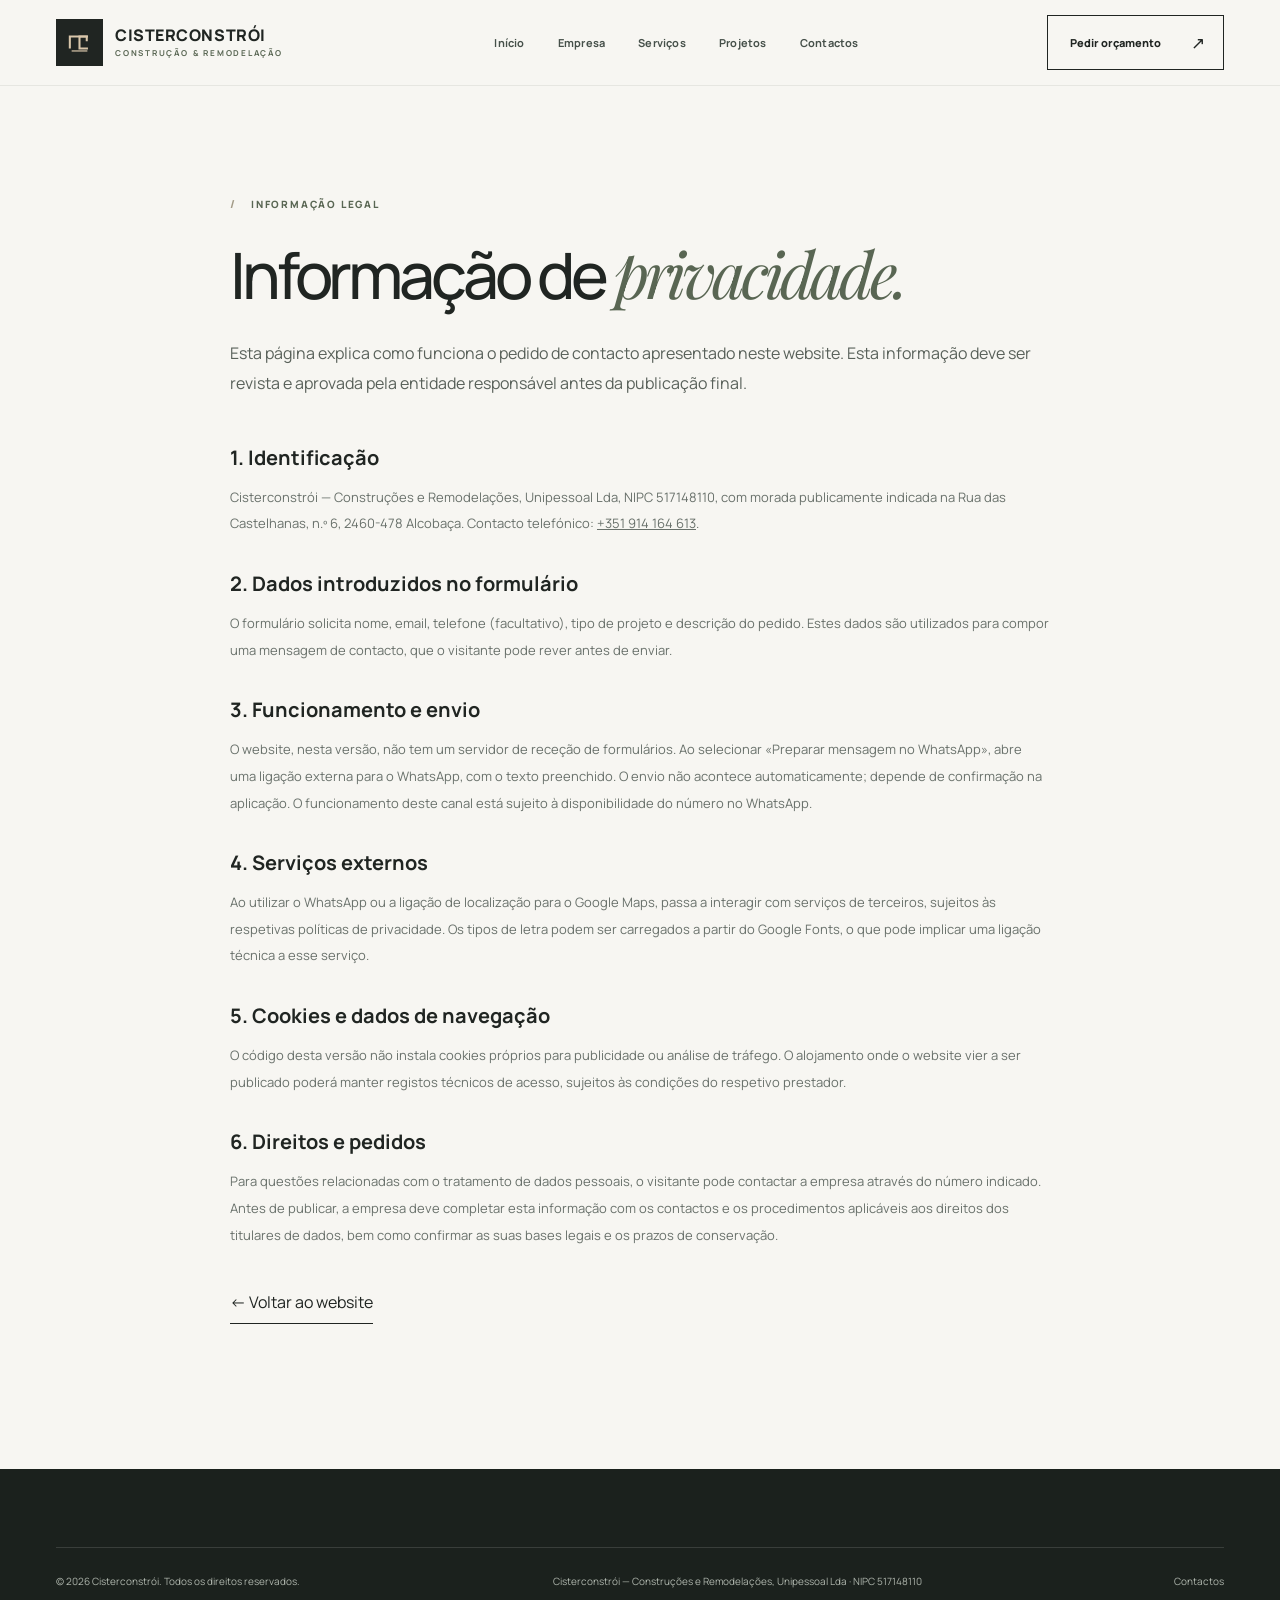
==== privacidade.html @ 89f4a825 "Adicionar privacidade.html ao website" ====
<!doctype html>
<html lang="pt-PT">
<head>
  <meta charset="UTF-8">
  <meta name="viewport" content="width=device-width, initial-scale=1">
  <meta name="theme-color" content="#202522">
  <meta name="description" content="Informação sobre privacidade do website Cisterconstrói.">
  <link rel="icon" href="assets/favicon.svg" type="image/svg+xml">
  <link rel="preconnect" href="https://fonts.googleapis.com">
  <link rel="preconnect" href="https://fonts.gstatic.com" crossorigin>
  <link href="https://fonts.googleapis.com/css2?family=Manrope:wght@400;500;600;700;800&family=Playfair+Display:ital,wght@0,400;1,400&display=swap" rel="stylesheet">
  <link rel="stylesheet" href="styles.css">
  <script defer src="script.js"></script>
  <title>Informação de Privacidade | Cisterconstrói</title>
</head>
<body>
  <a class="skip-link" href="#conteudo">Saltar para o conteúdo</a>
  <header class="site-header" id="siteHeader"><div class="container header-inner"><a href="index.html#inicio" class="brand" aria-label="Voltar à página inicial"><span class="brand-symbol" aria-hidden="true"><svg viewBox="0 0 48 48" fill="none"><path d="M8 34V14h28v8" stroke="currentColor" stroke-width="3.4"/><path d="M38 14H24v20h14" stroke="currentColor" stroke-width="3.4"/><path d="M11 38h26" stroke="currentColor" stroke-width="2"/></svg></span><span class="brand-copy"><strong>CISTERCONSTRÓI</strong><small>CONSTRUÇÃO &amp; REMODELAÇÃO</small></span></a><nav class="main-nav" id="mainNav" aria-label="Menu principal"><a href="index.html#inicio" class="nav-link">Início</a><a href="index.html#empresa" class="nav-link">Empresa</a><a href="index.html#servicos" class="nav-link">Serviços</a><a href="index.html#projetos" class="nav-link">Projetos</a><a href="index.html#contactos" class="nav-link">Contactos</a></nav><a class="header-cta" href="index.html#contactos">Pedir orçamento <span aria-hidden="true">↗</span></a><button type="button" class="menu-toggle" id="menuToggle" aria-expanded="false" aria-controls="mainNav" aria-label="Abrir menu"><span></span><span></span></button></div></header>
  <main class="privacy-main" id="conteudo"><div class="container privacy-wrap"><div class="section-eyebrow"><span class="section-number">/</span> INFORMAÇÃO LEGAL</div><h1>Informação de <em style="font-family:'Playfair Display',Georgia,serif;color:#596653;font-weight:400">privacidade.</em></h1><p class="privacy-intro">Esta página explica como funciona o pedido de contacto apresentado neste website. Esta informação deve ser revista e aprovada pela entidade responsável antes da publicação final.</p>
    <h2>1. Identificação</h2><p>Cisterconstrói — Construções e Remodelações, Unipessoal Lda, NIPC 517148110, com morada publicamente indicada na Rua das Castelhanas, n.º 6, 2460-478 Alcobaça. Contacto telefónico: <a href="tel:+351914164613">+351 914 164 613</a>.</p>
    <h2>2. Dados introduzidos no formulário</h2><p>O formulário solicita nome, email, telefone (facultativo), tipo de projeto e descrição do pedido. Estes dados são utilizados para compor uma mensagem de contacto, que o visitante pode rever antes de enviar.</p>
    <h2>3. Funcionamento e envio</h2><p>O website, nesta versão, não tem um servidor de receção de formulários. Ao selecionar «Preparar mensagem no WhatsApp», abre uma ligação externa para o WhatsApp, com o texto preenchido. O envio não acontece automaticamente; depende de confirmação na aplicação. O funcionamento deste canal está sujeito à disponibilidade do número no WhatsApp.</p>
    <h2>4. Serviços externos</h2><p>Ao utilizar o WhatsApp ou a ligação de localização para o Google Maps, passa a interagir com serviços de terceiros, sujeitos às respetivas políticas de privacidade. Os tipos de letra podem ser carregados a partir do Google Fonts, o que pode implicar uma ligação técnica a esse serviço.</p>
    <h2>5. Cookies e dados de navegação</h2><p>O código desta versão não instala cookies próprios para publicidade ou análise de tráfego. O alojamento onde o website vier a ser publicado poderá manter registos técnicos de acesso, sujeitos às condições do respetivo prestador.</p>
    <h2>6. Direitos e pedidos</h2><p>Para questões relacionadas com o tratamento de dados pessoais, o visitante pode contactar a empresa através do número indicado. Antes de publicar, a empresa deve completar esta informação com os contactos e os procedimentos aplicáveis aos direitos dos titulares de dados, bem como confirmar as suas bases legais e os prazos de conservação.</p>
    <a class="back-link" href="index.html#inicio">← Voltar ao website</a>
  </div></main>
  <footer class="site-footer"><div class="container"><div class="footer-bottom"><span>© <span id="footerYear">2026</span> Cisterconstrói. Todos os direitos reservados.</span><span>Cisterconstrói — Construções e Remodelações, Unipessoal Lda · NIPC 517148110</span><a href="index.html#contactos">Contactos</a></div></div></footer>
</body>
</html>
---- styles.css ----
:root{--ink:#202522;--ink-2:#333a35;--paper:#f7f6f2;--paper-dark:#eeeee8;--sand:#d8c6aa;--sand-light:#e9decc;--olive:#596653;--muted:#777b74;--line:#dbdcd5;--white:#fff;--font-sans:'Manrope',Arial,sans-serif;--font-serif:'Playfair Display',Georgia,serif;--container:1280px}
*,*::before,*::after{box-sizing:border-box}
html{scroll-behavior:smooth;scroll-padding-top:85px}
body{margin:0;color:var(--ink);background:var(--paper);font-family:var(--font-sans);-webkit-font-smoothing:antialiased}
body.menu-open{overflow:hidden}
img{display:block;max-width:100%}
button,input,textarea,select{font:inherit}
button{cursor:pointer}
a{color:inherit;text-decoration:none}
svg{display:block}
::selection{background:var(--sand);color:var(--ink)}
.container{width:min(calc(100% - 112px),var(--container));margin:0 auto}
.skip-link{position:fixed;z-index:300;top:-100px;left:20px;background:var(--white);padding:12px 20px}.skip-link:focus{top:20px}
:focus-visible{outline:3px solid #a2a866;outline-offset:4px}
.scroll-progress{position:fixed;top:0;left:0;height:3px;width:0;z-index:110;background:var(--sand);transition:width .08s linear}
.site-header{position:relative;z-index:80;height:86px;background:var(--paper);border-bottom:1px solid rgba(32,37,34,.08);transition:background .3s,box-shadow .3s}
.site-header.is-scrolled{position:sticky;top:0;height:76px;background:rgba(247,246,242,.97);backdrop-filter:blur(12px);box-shadow:0 6px 24px rgba(0,0,0,.04)}
.header-inner{height:100%;display:flex;align-items:center;justify-content:space-between;gap:38px}
.brand{display:inline-flex;align-items:center;gap:12px;min-width:250px}.brand-symbol{width:47px;height:47px;display:flex;align-items:center;justify-content:center;background:var(--ink);color:var(--sand);padding:9px}.brand-symbol svg{width:100%;height:100%}
.brand-copy{display:flex;flex-direction:column;gap:4px;white-space:nowrap}.brand-copy strong{font-weight:800;font-size:16px;letter-spacing:.035em;line-height:1}.brand-copy small{font-size:8.1px;letter-spacing:.22em;font-weight:700;color:var(--olive)}
.main-nav{display:flex;align-items:center;gap:33px}.nav-link{font-size:11px;font-weight:700;color:#46504a;letter-spacing:.02em;transition:color .2s}.nav-link:hover,.nav-link.active{color:#9b855f}
.header-cta{display:inline-flex;align-items:center;gap:30px;white-space:nowrap;padding:15px 18px 15px 22px;border:1px solid var(--ink);font-size:11px;font-weight:800;transition:background .25s,color .25s}.header-cta:hover{background:var(--ink);color:var(--paper)}.header-cta span{font-size:17px;font-weight:400}
.mobile-nav-cta,.menu-toggle{display:none}
.hero{min-height:680px;height:calc(100svh - 86px);max-height:870px;position:relative;isolation:isolate;color:var(--white);overflow:hidden;background:#1e2523}.hero-background{position:absolute;inset:0;z-index:-1}.hero-background img{height:100%;width:100%;object-fit:cover;object-position:center 55%;animation:heroScale 1.5s ease-out both}.hero-background::after{content:"";position:absolute;inset:0;background:linear-gradient(90deg,rgba(16,22,20,.94) 0%,rgba(16,22,20,.87) 26%,rgba(16,22,20,.56) 57%,rgba(16,22,20,.18) 100%),linear-gradient(0deg,rgba(16,22,20,.5),transparent 28%)}
@keyframes heroScale{from{transform:scale(1.065);filter:brightness(.8)}to{transform:scale(1);filter:brightness(1)}}
.hero-content{position:relative;padding-top:clamp(105px,13vh,157px)}.hero-eyebrow{display:flex;align-items:center;gap:14px;color:#e3dacd;letter-spacing:.22em;font-weight:700;font-size:10px}.tiny-line{width:28px;height:1px;background:var(--sand)}.eyebrow-place{opacity:.6}
.hero h1{font-family:var(--font-sans);font-weight:500;font-size:clamp(62px,7.2vw,118px);line-height:1.025;letter-spacing:-.076em;margin:35px 0 29px;max-width:900px}.hero h1 em{font-family:var(--font-serif);font-weight:400;letter-spacing:-.065em;color:var(--sand);font-size:.96em}
.hero-description{max-width:455px;font-size:14px;line-height:1.95;color:#eeeae2;font-weight:400}.hero-actions{display:flex;align-items:center;gap:34px;margin-top:31px}.btn{display:inline-flex;align-items:center;justify-content:space-between;gap:50px;padding:17px 19px 17px 24px;min-height:57px;font-size:11px;letter-spacing:.02em;font-weight:800;border:1px solid transparent;transition:transform .25s,background .25s,color .25s}.btn:hover{transform:translateY(-3px)}.btn-sand{background:var(--sand);color:var(--ink)}.btn-sand:hover{background:#e8d8c1}.btn-dark{background:var(--ink);color:var(--white)}.btn-dark:hover{background:var(--olive)}.btn-arrow{font-size:20px;font-weight:400;line-height:1}
.text-link{display:inline-flex;align-items:center;gap:24px;padding:11px 0;font-size:11px;font-weight:700;border-bottom:1px solid currentColor;transition:gap .25s,color .25s}.text-link:hover{gap:34px}.text-link-light{color:var(--white)}.text-link-light:hover{color:var(--sand)}.text-link span{font-size:16px}
.hero-bottom{position:absolute;bottom:32px;left:0;right:0;display:flex;justify-content:space-between;align-items:flex-end}.hero-index{display:flex;align-items:center;gap:20px;color:#fff;font-size:10px;line-height:1.65;letter-spacing:.055em}.hero-index-number{font-family:var(--font-serif);font-size:35px;font-style:italic;color:var(--sand)}.hero-index-separator{width:37px;height:1px;background:rgba(255,255,255,.5)}.scroll-cue{display:flex;align-items:center;gap:17px;font-size:9px;font-weight:800;letter-spacing:.2em}.scroll-cue-line{height:1px;width:53px;background:rgba(255,255,255,.7)}.scroll-cue>span:last-child{font-size:24px;font-weight:400}
.hero-side-label{position:absolute;right:24px;top:50%;transform:translateY(-50%);writing-mode:vertical-rl;font-size:9px;letter-spacing:.27em;opacity:.7}
.service-ribbon{background:var(--ink);color:#e3ded4;border-top:1px solid rgba(255,255,255,.14)}.service-ribbon-inner{min-height:96px;display:flex;justify-content:space-between;align-items:center;gap:24px}.service-ribbon span{font-size:10px;letter-spacing:.22em;font-weight:700;white-space:nowrap}.service-ribbon i{width:4px;height:4px;transform:rotate(45deg);background:var(--sand);opacity:.9}
.section{padding:136px 0}.section-eyebrow{font-size:10px;font-weight:800;letter-spacing:.18em;color:var(--olive);display:flex;align-items:center;gap:16px}.section-number{font-size:11px;color:#a39b88;letter-spacing:0}.display-title{font-weight:500;font-size:clamp(43px,4.8vw,74px);line-height:1.18;letter-spacing:-.067em;margin:26px 0 0}.display-title em{font-family:var(--font-serif);font-weight:400;color:var(--olive);letter-spacing:-.05em}
.about-layout{display:grid;grid-template-columns:minmax(0,1.07fr) minmax(0,.93fr);gap:clamp(50px,8vw,145px);align-items:center}.about-copy{padding:30px 0}.about-copy .display-title{max-width:680px}.intro-copy{font-size:19px;line-height:1.7;max-width:510px;margin:40px 0 21px;font-weight:600;letter-spacing:-.02em}.body-copy{font-size:13px;line-height:2.1;color:#777c76;max-width:505px;margin:0}.inline-arrow-link{margin-top:30px;display:inline-flex;align-items:center;gap:30px;padding-bottom:11px;border-bottom:1px solid var(--ink);font-size:11px;font-weight:800;transition:gap .25s}.inline-arrow-link:hover{gap:40px}.inline-arrow-link span{font-size:18px;font-weight:400}.about-visual{position:relative;padding:0 0 34px 29px}.about-photo{margin:0;overflow:hidden;height:680px;background:#d5d2cb}.about-photo img{height:100%;width:100%;object-fit:cover;object-position:55% 60%}.about-visual-badge{position:absolute;left:-30px;bottom:86px;background:var(--sand);display:flex;align-items:center;gap:18px;padding:25px 30px;color:var(--ink);min-width:242px;font-size:11px;line-height:1.6;font-weight:700}.badge-mark{font-size:55px;font-weight:800;letter-spacing:-.1em;line-height:1}.badge-mark span{color:var(--olive)}.image-corner-label{position:absolute;bottom:0;right:0;font-size:9px;font-weight:800;letter-spacing:.16em;color:#888a82}
.services-section{background:#efeee9}.section-header{display:flex;justify-content:space-between;align-items:end;gap:40px;margin-bottom:53px}.section-description{font-size:13px;line-height:1.95;color:#797e78;max-width:355px;margin:0 0 5px}.services-grid{display:grid;grid-template-columns:repeat(3,minmax(0,1fr));gap:19px}.service-card{background:#faf9f5;transition:transform .3s,box-shadow .3s;overflow:hidden}.service-card:hover{transform:translateY(-6px);box-shadow:0 15px 35px rgba(32,37,34,.07)}.service-image{height:234px;position:relative;overflow:hidden;background:#c6c6bc}.service-image img{width:100%;height:100%;object-fit:cover;transition:transform .65s}.service-card:hover .service-image img{transform:scale(1.045)}.service-image>span{position:absolute;top:17px;left:17px;font-size:10px;font-weight:800;display:flex;align-items:center;justify-content:center;width:35px;height:35px;background:rgba(247,246,242,.9)}.service-info{min-height:175px;padding:24px 29px 30px;position:relative}.service-info h3{font-size:16px;letter-spacing:-.045em;font-weight:700;margin:0 30px 10px 0}.service-info p{color:#7c817a;font-size:11.5px;line-height:1.85;margin:0 20px 0 0}.service-decoration{font-size:21px;position:absolute;right:24px;top:19px;color:#a5aa9b}
.portfolio-section{background:var(--paper)}.portfolio-header{margin-bottom:38px}.portfolio-right{align-self:end;max-width:445px}.portfolio-right .section-description{margin:0 0 30px;max-width:430px}.filter-row{display:flex;align-items:center;flex-wrap:wrap;gap:7px}.filter-btn{border:1px solid #dcdcd5;background:transparent;padding:11px 17px;color:#6b726d;font-size:10px;font-weight:800;transition:background .2s,color .2s,border-color .2s}.filter-btn:hover{border-color:var(--olive);color:var(--ink)}.filter-btn.is-active{background:var(--ink);color:var(--white);border-color:var(--ink)}
.portfolio-grid{display:grid;grid-template-columns:repeat(12,minmax(0,1fr));gap:16px}.project-card{position:relative;border:0;padding:0;color:var(--white);min-height:350px;display:block;text-align:left;overflow:hidden;background:#c5c5bd}.project-card[hidden]{display:none!important}.project-card.span-8{grid-column:span 8}.project-card.span-6{grid-column:span 6}.project-card.span-4{grid-column:span 4}.project-card.image-tall{height:505px}.project-card.image-medium{height:390px}.project-card img{position:absolute;inset:0;width:100%;height:100%;object-fit:cover;transition:transform .8s cubic-bezier(.2,.65,.25,1),filter .45s}.project-card:nth-child(1) img{object-position:center 52%}.project-card:nth-child(7) img{object-position:center 65%}.project-card:hover img,.project-card:focus-visible img{transform:scale(1.065)}.project-card::after{content:"";position:absolute;inset:0;background:linear-gradient(180deg,transparent 32%,rgba(8,16,13,.1) 52%,rgba(7,17,12,.76) 100%);transition:background .3s}.project-overlay{position:absolute;z-index:1;bottom:0;left:0;width:100%;display:flex;flex-direction:column;gap:12px;padding:32px}.project-label{font-size:9px;letter-spacing:.22em;color:var(--sand);font-weight:800}.project-title{font-size:20px;line-height:1.25;letter-spacing:-.04em;font-weight:600;display:flex;align-items:center;justify-content:space-between;gap:10px}.project-title>span{font-size:27px;font-weight:400;transition:transform .25s}.project-card:hover .project-title>span{transform:translate(4px,-4px)}.gallery-note{font-size:11px;line-height:1.75;color:#7d8178;margin:25px 0 0;max-width:770px}
.statement-section{background:var(--ink);color:var(--white);padding:98px 0 106px;position:relative;overflow:hidden}.statement-section::before{content:"";position:absolute;right:-185px;top:-230px;width:630px;height:630px;border:1px solid rgba(216,198,170,.1);border-radius:50%;box-shadow:0 0 0 115px rgba(216,198,170,.026),0 0 0 230px rgba(216,198,170,.024)}.statement-top{display:flex;justify-content:space-between;align-items:center}.statement-top .section-eyebrow{color:var(--sand)}.statement-spark{font-size:50px;color:var(--sand);font-weight:400}.statement-title{font-size:clamp(48px,6.5vw,103px);font-weight:500;letter-spacing:-.076em;line-height:1.18;margin:44px 0 65px;position:relative}.statement-title em{font-family:var(--font-serif);font-weight:400;color:var(--sand);letter-spacing:-.065em}.statement-bottom{display:flex;align-items:end;justify-content:space-between;gap:30px}.statement-bottom p{max-width:410px;font-size:13px;line-height:1.9;color:#c6c9c0;margin:0}
.process-section{background:var(--paper)}.process-header{margin-bottom:70px}.process-grid{display:grid;grid-template-columns:repeat(4,minmax(0,1fr));gap:22px}.process-card{padding:25px 5px 0;border-top:1px solid #c9cdc4}.process-nr{display:flex;align-items:center;justify-content:space-between;font-family:var(--font-serif);font-size:62px;line-height:1;color:var(--olive);font-style:italic;margin-bottom:54px;letter-spacing:-.06em}.process-nr span{font:400 21px var(--font-sans);color:#a4a7a0}.process-card h3{font-size:16px;margin:0 0 12px;letter-spacing:-.04em}.process-card p{font-size:12px;color:#7b827c;line-height:1.9;margin:0;max-width:245px}
.cta-section{position:relative;min-height:565px;display:flex;align-items:center;isolation:isolate;background:#454e48;color:var(--white);overflow:hidden}.cta-background{position:absolute;inset:0;z-index:-1}.cta-background img{width:100%;height:100%;object-fit:cover;object-position:center 60%}.cta-background::after{content:"";position:absolute;inset:0;background:linear-gradient(90deg,rgba(19,27,23,.89),rgba(19,27,23,.68) 48%,rgba(19,27,23,.14)),linear-gradient(0deg,rgba(19,27,23,.19),transparent)}.cta-content{padding:95px 0}.cta-content .section-eyebrow{color:var(--sand);font-size:10px}.cta-content h2{font-size:clamp(48px,6vw,86px);font-weight:500;letter-spacing:-.072em;line-height:1.16;margin:27px 0 21px}.cta-content h2 em{font-family:var(--font-serif);color:var(--sand);font-weight:400;letter-spacing:-.05em}.cta-content p{max-width:390px;color:#e9e9e3;font-size:13px;line-height:1.9;margin:0 0 28px}
.contacts-section{background:#efeee9}.contact-layout{display:grid;grid-template-columns:.88fr 1.12fr;gap:clamp(50px,7vw,120px)}.contact-copy{padding-top:39px}.contact-copy .display-title{margin-bottom:30px}.contact-copy .body-copy{max-width:370px}.contact-info{margin-top:76px}.contact-info-item{border-top:1px solid #cdd0c8;padding:22px 0 24px}.contact-info-item>span{display:block;font-size:9px;color:var(--olive);font-weight:800;letter-spacing:.19em;margin-bottom:15px}.contact-info-item>a{font-size:17px;line-height:1.65;letter-spacing:-.03em;font-weight:700;transition:color .2s}.contact-info-item>a:hover{color:var(--olive)}.contact-info-item>a span{font-weight:400;font-size:17px}.contact-info-item p{font-size:12px;color:#687168;margin:0;line-height:1.7}
.contact-panel{background:#faf9f5;padding:51px 48px 40px;box-shadow:0 19px 55px rgba(24,30,25,.035)}.contact-panel-head{position:relative}.contact-panel-icon{position:absolute;right:0;top:-4px;font-size:32px;color:var(--olive)}.contact-panel h3{font-size:25px;letter-spacing:-.06em;font-weight:600;margin:0 0 10px}.contact-panel-head p{font-size:12px;color:#767d73;line-height:1.7;margin:0 0 32px}.form-two{display:grid;grid-template-columns:1fr 1fr;gap:20px}.form-field{display:flex;flex-direction:column;margin-bottom:24px}.form-field label{font-size:11px;font-weight:800;margin-bottom:12px}.form-field label span{color:#ad8d62}.form-field input,.form-field textarea,.form-field select{width:100%;background:transparent;color:var(--ink);border:0;border-bottom:1px solid #bfc5bc;padding:10px 1px 14px;outline:0;border-radius:0;font-size:12px;line-height:1.5;transition:border-color .25s}.form-field input:focus,.form-field textarea:focus,.form-field select:focus{border-color:var(--olive);border-bottom-width:2px}.form-field input::placeholder,.form-field textarea::placeholder{color:#9a9e98}.form-field textarea{resize:vertical;min-height:100px}.form-field select{appearance:none;background-image:url("data:image/svg+xml,%3Csvg xmlns='http://www.w3.org/2000/svg' width='14' height='14' viewBox='0 0 24 24' fill='none' stroke='%23596653' stroke-width='2'%3E%3Cpath d='m6 9 6 6 6-6'/%3E%3C/svg%3E");background-repeat:no-repeat;background-position:right 5px center;padding-right:21px}.form-field select:invalid{color:#9a9e98}.consent{display:flex;gap:11px;align-items:flex-start;margin-top:5px;line-height:1.8;color:#7e837b;font-size:10px;cursor:pointer}.consent input{accent-color:var(--olive);width:16px;height:16px;flex:0 0 auto;margin:2px 0 0}.consent a{text-decoration:underline;color:var(--ink)}.contact-submit{width:100%;margin-top:25px;min-height:60px}.form-caption{font-size:10px;color:#858a80;line-height:1.9;margin:16px 0 0}.form-caption a{text-decoration:underline;color:var(--ink)}.form-status{font-size:11px;line-height:1.7;margin-top:13px;color:var(--olive)}.form-status:empty{display:none}.form-status.is-error{color:#a7442e}
.site-footer{background:#1b211d;color:#fff;padding:78px 0 28px}.footer-top{display:grid;grid-template-columns:1.4fr .75fr 1fr;gap:50px;padding-bottom:86px}.footer-brand{font-size:26px;font-weight:800;letter-spacing:-.055em}.footer-brand span{color:var(--sand)}.footer-top p{font-size:12px;line-height:1.9;color:#afb6ad;margin:17px 0 0}.footer-nav{display:grid;grid-template-columns:1fr 1fr;align-content:start;gap:20px;font-size:11px;font-weight:700;color:#dfe0d9}.footer-nav a:hover,.footer-bottom a:hover{color:var(--sand)}.footer-contact>span{display:block;color:var(--sand);font-size:9px;font-weight:800;letter-spacing:.17em;margin-bottom:21px}.footer-contact a{font-size:19px;font-weight:600;letter-spacing:-.035em}.footer-bottom{padding-top:25px;border-top:1px solid rgba(255,255,255,.13);display:flex;align-items:center;justify-content:space-between;gap:15px;flex-wrap:wrap;font-size:10px;color:#afb6ad;line-height:1.6}.footer-bottom a{transition:color .2s}.back-top{color:var(--sand)}
.gallery-dialog{border:0;padding:0;width:min(calc(100vw - 60px),1050px);max-height:min(94svh,950px);color:var(--ink);background:var(--paper);box-shadow:0 35px 95px rgba(0,0,0,.45);overflow:auto}.gallery-dialog::backdrop{background:rgba(8,14,10,.9);backdrop-filter:blur(6px)}.dialog-media{height:min(71svh,680px);min-height:300px;position:relative;background:#1b211d;display:flex;justify-content:center;align-items:center}.dialog-media img{width:100%;height:100%;object-fit:contain}.dialog-close{position:absolute;top:19px;right:19px;width:46px;height:46px;background:var(--paper);color:var(--ink);border:0;border-radius:50%;font-size:29px;font-weight:300}.dialog-nav{position:absolute;bottom:20px;width:47px;height:47px;border:0;background:rgba(247,246,242,.93);color:var(--ink);font-size:21px}.dialog-prev{left:20px}.dialog-next{right:20px}.dialog-close:hover,.dialog-nav:hover{background:var(--sand)}.dialog-caption{display:flex;align-items:center;justify-content:space-between;gap:30px;padding:24px 32px 28px}.dialog-caption h2{font-size:20px;letter-spacing:-.03em;margin:6px 0}.dialog-caption p{margin:0;color:#767c74;font-size:12px}.dialog-caption #dialogCount,.dialog-hint{color:var(--olive);letter-spacing:.15em;font-size:10px;font-weight:800}
.reveal{opacity:0;transform:translateY(25px);transition:opacity .75s cubic-bezier(.15,.5,.3,1),transform .75s cubic-bezier(.15,.5,.3,1)}.reveal.visible{opacity:1;transform:translateY(0)}.hero .reveal{transition-delay:.1s}.hero h1.reveal{transition-delay:.17s}.hero .hero-description.reveal{transition-delay:.25s}.hero .hero-actions.reveal{transition-delay:.35s}
/* Dedicated privacy page */
.privacy-main{min-height:75svh;padding:110px 0 145px}.privacy-wrap{max-width:820px}.privacy-wrap h1{font-size:clamp(42px,5vw,68px);font-weight:500;letter-spacing:-.065em;line-height:1.17;margin:25px 0}.privacy-wrap .privacy-intro{font-size:16px;line-height:1.9;color:#59615a;margin:0 0 45px}.privacy-wrap h2{font-size:20px;font-weight:700;margin:33px 0 10px}.privacy-wrap p,.privacy-wrap li{font-size:13px;line-height:2.05;color:#69716b}.privacy-wrap a{text-decoration:underline}.privacy-wrap .back-link{text-decoration:none;display:inline-block;border-bottom:1px solid var(--ink);padding-bottom:10px;margin-top:30px;color:var(--ink)}
@media (max-width:1200px){.container{width:min(calc(100% - 72px),var(--container))}.header-inner{gap:20px}.main-nav{gap:19px}.brand{min-width:auto}.header-cta{gap:15px}.about-layout{gap:65px}.about-photo{height:610px}.service-info{padding:22px}.service-image{height:210px}}
@media (max-width:970px){.site-header{height:76px}.site-header.is-scrolled{height:74px}.container{width:min(calc(100% - 56px),var(--container))}.header-cta{margin-left:auto}.menu-toggle{display:flex;flex-direction:column;justify-content:center;gap:7px;width:40px;height:40px;border:0;background:transparent;z-index:85;padding:8px}.menu-toggle span{display:block;width:24px;height:2px;background:var(--ink);transition:transform .25s}.menu-toggle[aria-expanded="true"] span:first-child{transform:translateY(4.5px) rotate(45deg)}.menu-toggle[aria-expanded="true"] span:last-child{transform:translateY(-4.5px) rotate(-45deg)}.main-nav{display:flex;position:fixed;inset:76px 0 0;background:var(--paper);z-index:75;flex-direction:column;align-items:stretch;justify-content:flex-start;padding:42px 7vw;gap:0;visibility:hidden;opacity:0;pointer-events:none;transform:translateY(-10px);transition:opacity .25s,transform .25s,visibility .25s}.site-header.is-scrolled .main-nav{top:74px}.main-nav.is-open{opacity:1;visibility:visible;pointer-events:auto;transform:none}.main-nav .nav-link{font-size:23px;letter-spacing:-.04em;padding:18px 0;border-bottom:1px solid var(--line)}.mobile-nav-cta{display:flex;align-items:center;justify-content:space-between;background:var(--ink);color:var(--white);margin-top:35px;padding:20px 23px;font-size:13px;font-weight:700}.hero{height:710px;min-height:660px}.hero h1{font-size:clamp(66px,8vw,93px)}.hero-content{padding-top:126px}.hero-side-label{display:none}.about-layout{grid-template-columns:1fr 1fr;gap:40px}.about-photo{height:565px}.about-visual-badge{left:-15px;min-width:180px;padding:18px}.badge-mark{font-size:46px}.services-grid{grid-template-columns:repeat(2,1fr)}.portfolio-grid{gap:12px}.project-card.image-tall{height:440px}.project-card{min-height:305px}.project-card.image-medium{height:340px}.project-overlay{padding:23px}.project-title{font-size:17px}.process-grid{gap:15px}.contact-layout{gap:40px}.contact-panel{padding:35px 29px}}
@media (max-width:720px){html{scroll-padding-top:72px}.container{width:min(calc(100% - 40px),var(--container))}.brand-symbol{width:41px;height:41px}.brand-copy strong{font-size:13px}.brand-copy small{font-size:6.8px}.header-cta{display:none}.hero{height:710px;min-height:620px}.hero-background img{object-position:56% center}.hero-background::after{background:linear-gradient(90deg,rgba(16,22,20,.92),rgba(16,22,20,.65) 75%,rgba(16,22,20,.3)),linear-gradient(0deg,rgba(16,22,20,.6),transparent 35%)}.hero-content{padding-top:122px}.hero-eyebrow{font-size:9px;letter-spacing:.14em;gap:9px}.eyebrow-place{display:none}.hero h1{font-size:clamp(53px,10vw,77px);line-height:1.1;margin:29px 0}.hero-description{font-size:12.5px;line-height:1.9;max-width:335px}.hero-actions{gap:23px;align-items:flex-start;flex-direction:column;margin-top:25px}.hero-bottom{bottom:24px}.hero-index{font-size:9px;gap:12px}.hero-index-number{font-size:26px}.hero-index-separator{width:20px}.scroll-cue>span:first-child,.scroll-cue-line{display:none}.service-ribbon-inner{justify-content:center;flex-wrap:wrap;column-gap:14px;row-gap:8px;padding:25px 0;min-height:85px}.service-ribbon span{font-size:9px;letter-spacing:.11em}.service-ribbon i{width:3px;height:3px}.section{padding:86px 0}.section-eyebrow{font-size:9px}.display-title{font-size:clamp(41px,9vw,64px)}.about-layout{grid-template-columns:1fr;gap:40px}.about-copy{padding:0}.intro-copy{font-size:16px;margin-top:25px}.body-copy{font-size:12px}.about-visual{padding-left:21px}.about-photo{height:530px}.about-visual-badge{bottom:79px}.section-header{display:block;margin-bottom:38px}.section-description{margin:22px 0 0;font-size:12.5px}.services-grid{gap:12px}.service-image{height:190px}.service-info{min-height:185px;padding:21px 18px}.service-info h3{font-size:14px}.service-info p{font-size:11px}.service-decoration{right:14px;top:16px}.portfolio-right .section-description{margin:21px 0}.filter-row{gap:5px}.filter-btn{padding:10px 12px;font-size:9px}.portfolio-grid{grid-template-columns:repeat(2,minmax(0,1fr));gap:10px}.project-card,.project-card.span-4,.project-card.span-6,.project-card.span-8{grid-column:span 1;min-height:260px;height:290px}.project-card:first-child{grid-column:span 2;height:390px}.project-card:nth-child(6){grid-column:span 2;height:290px}.project-overlay{padding:17px}.project-title{font-size:14px}.project-label{font-size:8px}.project-title>span{font-size:20px}.gallery-note{font-size:10px}.statement-section{padding:70px 0 80px}.statement-title{font-size:clamp(41px,8vw,70px);margin:35px 0 45px}.statement-bottom{display:block}.statement-bottom p{font-size:12px;margin-bottom:25px}.process-grid{grid-template-columns:repeat(2,1fr);row-gap:40px}.process-header{margin-bottom:40px}.process-nr{font-size:51px;margin-bottom:36px}.process-card h3{font-size:14px}.process-card p{font-size:11px}.cta-section{min-height:490px}.cta-content{padding:70px 0}.cta-content h2{font-size:clamp(44px,9vw,66px)}.contact-layout{grid-template-columns:1fr;gap:45px}.contact-copy{padding-top:0}.contact-info{margin-top:35px}.contact-panel{padding:33px 24px}.site-footer{padding:55px 0 25px}.footer-top{grid-template-columns:1fr 1fr;gap:34px;padding-bottom:42px}.footer-top>div:first-child{grid-column:span 2}.footer-bottom{align-items:flex-start;flex-direction:column;gap:13px}.gallery-dialog{width:calc(100vw - 24px)}.dialog-media{height:min(62svh,560px)}.dialog-hint{display:none}.dialog-caption{padding:20px}.privacy-main{padding:75px 0}}
@media (max-width:460px){.container{width:calc(100% - 34px)}.brand{gap:8px}.brand-symbol{width:38px;height:38px}.brand-copy strong{font-size:11.5px}.brand-copy small{font-size:6px}.hero{min-height:650px;height:calc(100svh - 76px);max-height:800px}.hero-content{padding-top:109px}.hero h1{font-size:clamp(49px,12vw,68px)}.hero-bottom{bottom:18px}.service-ribbon-inner{gap:12px}.service-ribbon span{font-size:8px}.service-ribbon i:nth-of-type(2){display:none}.display-title{font-size:43px}.about-photo{height:460px}.about-visual-badge{min-width:160px;padding:13px;gap:9px;left:0}.badge-mark{font-size:43px}.services-grid{grid-template-columns:1fr}.service-image{height:245px}.service-info{min-height:133px;padding:18px 21px 24px}.service-info p{font-size:11px}.project-card,.project-card.span-4,.project-card.span-6,.project-card.span-8{height:270px;min-height:270px}.project-card:first-child{height:355px}.project-card:nth-child(6){height:265px}.project-card:nth-child(n+3) .project-title{font-size:12px}.project-overlay{padding:13px}.project-label{font-size:7px}.statement-title{font-size:42px}.process-grid{gap:28px 16px}.process-nr{font-size:45px}.form-two{grid-template-columns:1fr;gap:0}.form-field{margin-bottom:17px}.contact-panel{padding:30px 19px}.contact-panel h3{font-size:22px}.contact-submit{gap:10px;font-size:10px;padding-left:14px;padding-right:14px}.footer-top{grid-template-columns:1fr}.footer-top>div:first-child{grid-column:auto}.footer-nav{max-width:220px}.footer-contact{margin-top:10px}}
@media (prefers-reduced-motion:reduce){html{scroll-behavior:auto}*,*::before,*::after{animation-duration:.01ms!important;transition-duration:.01ms!important}.reveal{opacity:1;transform:none}}
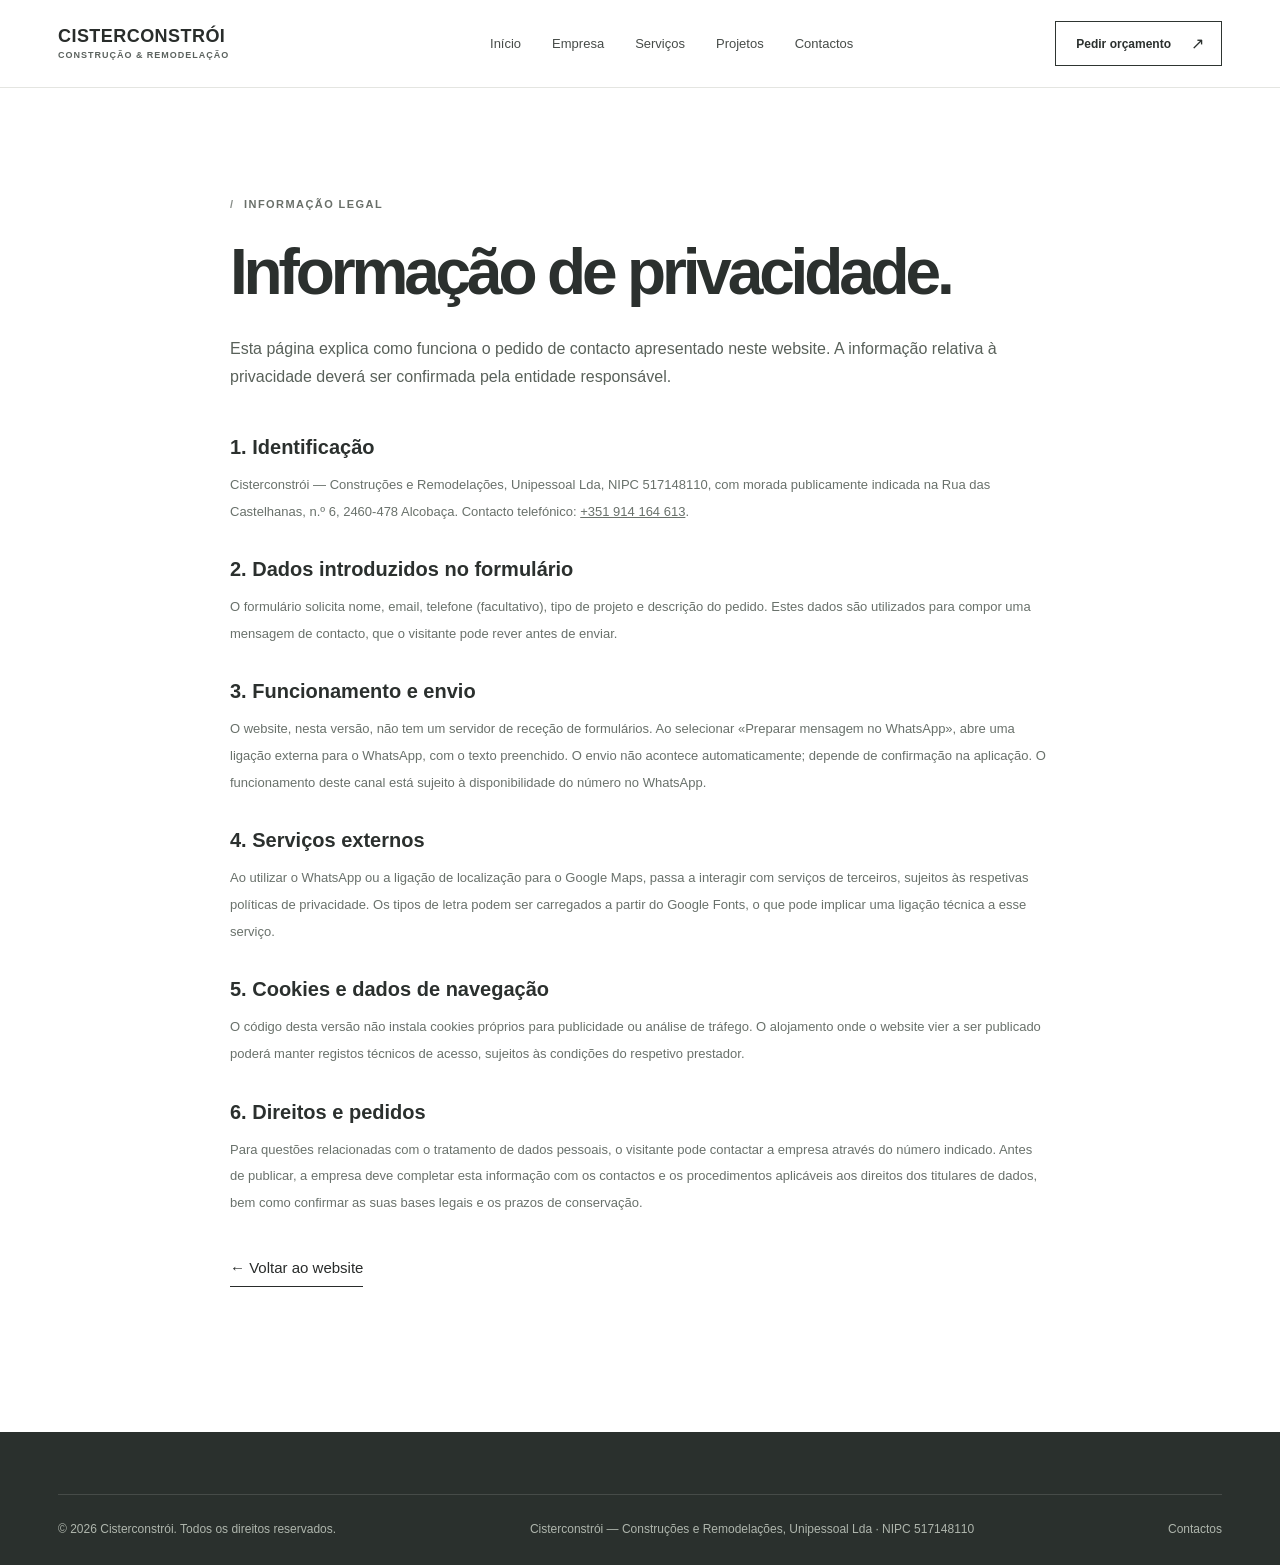
==== commit faaeb79c: "Align privacy page with editorial redesign and remove unverified emblem" ====
--- a/privacidade.html
+++ b/privacidade.html
@@ -3,20 +3,20 @@
 <head>
   <meta charset="UTF-8">
   <meta name="viewport" content="width=device-width, initial-scale=1">
-  <meta name="theme-color" content="#202522">
+  <meta name="theme-color" content="#ffffff">
   <meta name="description" content="Informação sobre privacidade do website Cisterconstrói.">
-  <link rel="icon" href="assets/favicon.svg" type="image/svg+xml">
   <link rel="preconnect" href="https://fonts.googleapis.com">
   <link rel="preconnect" href="https://fonts.gstatic.com" crossorigin>
   <link href="https://fonts.googleapis.com/css2?family=Manrope:wght@400;500;600;700;800&family=Playfair+Display:ital,wght@0,400;1,400&display=swap" rel="stylesheet">
   <link rel="stylesheet" href="styles.css">
+  <link rel="stylesheet" href="redesign.css">
   <script defer src="script.js"></script>
   <title>Informação de Privacidade | Cisterconstrói</title>
 </head>
 <body>
   <a class="skip-link" href="#conteudo">Saltar para o conteúdo</a>
-  <header class="site-header" id="siteHeader"><div class="container header-inner"><a href="index.html#inicio" class="brand" aria-label="Voltar à página inicial"><span class="brand-symbol" aria-hidden="true"><svg viewBox="0 0 48 48" fill="none"><path d="M8 34V14h28v8" stroke="currentColor" stroke-width="3.4"/><path d="M38 14H24v20h14" stroke="currentColor" stroke-width="3.4"/><path d="M11 38h26" stroke="currentColor" stroke-width="2"/></svg></span><span class="brand-copy"><strong>CISTERCONSTRÓI</strong><small>CONSTRUÇÃO &amp; REMODELAÇÃO</small></span></a><nav class="main-nav" id="mainNav" aria-label="Menu principal"><a href="index.html#inicio" class="nav-link">Início</a><a href="index.html#empresa" class="nav-link">Empresa</a><a href="index.html#servicos" class="nav-link">Serviços</a><a href="index.html#projetos" class="nav-link">Projetos</a><a href="index.html#contactos" class="nav-link">Contactos</a></nav><a class="header-cta" href="index.html#contactos">Pedir orçamento <span aria-hidden="true">↗</span></a><button type="button" class="menu-toggle" id="menuToggle" aria-expanded="false" aria-controls="mainNav" aria-label="Abrir menu"><span></span><span></span></button></div></header>
-  <main class="privacy-main" id="conteudo"><div class="container privacy-wrap"><div class="section-eyebrow"><span class="section-number">/</span> INFORMAÇÃO LEGAL</div><h1>Informação de <em style="font-family:'Playfair Display',Georgia,serif;color:#596653;font-weight:400">privacidade.</em></h1><p class="privacy-intro">Esta página explica como funciona o pedido de contacto apresentado neste website. Esta informação deve ser revista e aprovada pela entidade responsável antes da publicação final.</p>
+  <header class="site-header" id="siteHeader"><div class="container header-inner"><a href="index.html#inicio" class="brand" aria-label="Voltar à página inicial"><span class="brand-copy"><strong>CISTERCONSTRÓI</strong><small>CONSTRUÇÃO &amp; REMODELAÇÃO</small></span></a><nav class="main-nav" id="mainNav" aria-label="Menu principal"><a href="index.html#inicio" class="nav-link">Início</a><a href="index.html#empresa" class="nav-link">Empresa</a><a href="index.html#servicos" class="nav-link">Serviços</a><a href="index.html#projetos" class="nav-link">Projetos</a><a href="index.html#contactos" class="nav-link">Contactos</a></nav><a class="header-cta" href="index.html#contactos">Pedir orçamento <span aria-hidden="true">↗</span></a><button type="button" class="menu-toggle" id="menuToggle" aria-expanded="false" aria-controls="mainNav" aria-label="Abrir menu"><span></span><span></span></button></div></header>
+  <main class="privacy-main" id="conteudo"><div class="container privacy-wrap"><div class="section-eyebrow"><span class="section-number">/</span> INFORMAÇÃO LEGAL</div><h1>Informação de <em style="font:inherit;color:inherit">privacidade.</em></h1><p class="privacy-intro">Esta página explica como funciona o pedido de contacto apresentado neste website. A informação relativa à privacidade deverá ser confirmada pela entidade responsável.</p>
     <h2>1. Identificação</h2><p>Cisterconstrói — Construções e Remodelações, Unipessoal Lda, NIPC 517148110, com morada publicamente indicada na Rua das Castelhanas, n.º 6, 2460-478 Alcobaça. Contacto telefónico: <a href="tel:+351914164613">+351 914 164 613</a>.</p>
     <h2>2. Dados introduzidos no formulário</h2><p>O formulário solicita nome, email, telefone (facultativo), tipo de projeto e descrição do pedido. Estes dados são utilizados para compor uma mensagem de contacto, que o visitante pode rever antes de enviar.</p>
     <h2>3. Funcionamento e envio</h2><p>O website, nesta versão, não tem um servidor de receção de formulários. Ao selecionar «Preparar mensagem no WhatsApp», abre uma ligação externa para o WhatsApp, com o texto preenchido. O envio não acontece automaticamente; depende de confirmação na aplicação. O funcionamento deste canal está sujeito à disponibilidade do número no WhatsApp.</p>
--- a/redesign.css
+++ b/redesign.css
@@ -0,0 +1,221 @@
+
+/* Cisterconstrói — editorial redesign. A tipografia provisória identifica a empresa;
+   o logótipo oficial será instalado quando for disponibilizado e confirmado. */
+:root{--ink:#292c2b;--ink-2:#444947;--paper:#faf9f6;--paper-dark:#f0f0ed;--sand:#d7d2c8;--sand-light:#eeece7;--olive:#5c625d;--muted:#656b67;--line:#dedfda;--white:#fff;--font-sans:'DM Sans',Arial,sans-serif;--font-serif:'DM Sans',Arial,sans-serif;--container:1320px}
+html{scroll-padding-top:86px}
+body{background:#fff;color:#2b302e;font-size:15px}
+.container{width:min(calc(100% - 116px),var(--container))}
+.scroll-progress,.service-ribbon,.hero-side-label,.about-visual-badge,.image-corner-label,.statement-section,.cta-section,.service-image>span,.service-decoration,.statement-spark,.contact-panel-icon{display:none!important}
+.site-header,.site-header.is-scrolled{height:88px;background:rgba(255,255,255,.985);border-bottom:1px solid #e4e5e1;box-shadow:none;backdrop-filter:none}
+.site-header{position:sticky;top:0}
+.header-inner{gap:30px}
+.brand{gap:0;min-width:230px}
+.brand-symbol{display:none!important}
+.brand-copy{gap:5px}
+.brand-copy strong{font-size:18px;letter-spacing:.025em;font-weight:750;color:#292d2b}
+.brand-copy small{font-size:9px;letter-spacing:.11em;font-weight:550;color:#5b625e}
+.main-nav{gap:31px}
+.nav-link{font-size:13px;letter-spacing:0;font-weight:500;color:#474c49}
+.nav-link:hover,.nav-link.active{color:#242927}
+.header-cta{font-size:12px;padding:12px 17px 12px 20px;gap:20px;font-weight:600;border-color:#2e3531}
+.header-cta span{font-size:16px}
+.header-cta:hover{background:#303634;color:white}
+.hero{height:auto;min-height:690px;max-height:none;display:flex;align-items:stretch;overflow:hidden;color:#252c28;background:#f4f3ef}
+.hero-background{inset:0 0 0 auto;width:53.5%;z-index:-1;background:#999f98}
+.hero-background img{object-position:50% 54%;animation:none}
+.hero-background::after{background:linear-gradient(90deg,rgba(25,29,27,.05),transparent 25%);}
+.hero-content{padding-top:126px;padding-bottom:135px;position:relative}
+.hero-content>*{max-width:43%}
+.hero-eyebrow{font-size:11px;font-weight:600;letter-spacing:.13em;line-height:1.6;color:#5e655f;gap:13px}
+.tiny-line{background:#7c8179;width:21px}
+.eyebrow-place{display:none}
+.hero h1{font-size:clamp(53px,5.35vw,84px);font-weight:550;line-height:1.08;max-width:580px;letter-spacing:-.073em;margin:36px 0 28px;overflow-wrap:normal}
+.hero h1 em{font-family:inherit;font-size:1em;font-style:normal;font-weight:550;letter-spacing:inherit;color:inherit}
+.hero-description{color:#5f6761;font-size:16px;line-height:1.75;max-width:430px;margin:0}
+.hero-actions{margin-top:40px;gap:25px;flex-wrap:wrap}
+.btn{font-size:13px;font-weight:600;letter-spacing:0;padding:16px 20px;min-height:52px;gap:27px;transition:background .2s,color .2s}
+.btn:hover{transform:none}
+.btn-sand{background:#2d3330;color:#fff}
+.btn-sand:hover{background:#505953;color:#fff}
+.btn-dark{background:#2d3330}
+.text-link{gap:16px;font-size:13px;font-weight:600;letter-spacing:0}
+.text-link-light{color:#2e3531}
+.text-link-light:hover{color:#555e57}
+.hero-bottom{bottom:32px;color:#414743;justify-content:flex-start;pointer-events:none}
+.hero-index{gap:15px;color:#616761;font-size:11px;letter-spacing:0}
+.hero-index-number{font:600 12px var(--font-sans);letter-spacing:0;color:#4e5850}
+.hero-index-separator{width:25px;background:#929a94}
+.scroll-cue{display:none}
+.section{padding:106px 0}
+.section-eyebrow{font-size:11px;color:#696f69;letter-spacing:.13em;font-weight:650;gap:11px}
+.section-number{font-size:11px;color:#888e89}
+.display-title{font-family:var(--font-sans);font-size:clamp(43px,4.4vw,68px);font-weight:550;line-height:1.12;letter-spacing:-.066em;margin-top:18px}
+.display-title em{font-family:inherit;font-style:normal;letter-spacing:inherit;color:inherit;font-weight:inherit}
+.about-section{background:#fff}
+.about-layout{grid-template-columns:1fr .82fr;gap:clamp(55px,9vw,145px)}
+.about-copy{padding:0}
+.about-copy .display-title{max-width:600px}
+.intro-copy{font-size:20px;letter-spacing:-.03em;font-weight:550;line-height:1.55;color:#353d37;margin:30px 0 20px}
+.body-copy{font-size:15px;line-height:1.9;color:#667069}
+.inline-arrow-link{font-size:13px;font-weight:600;letter-spacing:0;border-color:#8c948d}
+.about-visual{padding:0}
+.about-photo{height:610px;margin:0}
+.services-section{background:#f6f6f3}
+.section-header{align-items:end;gap:45px;margin-bottom:39px}
+.section-description{font-size:15px;line-height:1.75;color:#686f69;max-width:350px}
+.services-grid{grid-template-columns:repeat(2,minmax(0,1fr));gap:0 48px}
+.service-card,.service-card:hover{display:grid;grid-template-columns:157px 1fr;align-items:center;min-height:190px;background:none;border-bottom:1px solid #d9dcd6;box-shadow:none;transform:none;overflow:visible;gap:25px}
+.service-card:nth-child(-n+2){border-top:1px solid #d9dcd6}
+.service-image{height:133px;background:#d8d9d2}
+.service-image img{height:100%;width:100%;object-fit:cover}
+.service-card:hover .service-image img{transform:none}
+.service-info{padding:10px 0;min-height:0}
+.service-info h3{font-size:19px;font-weight:600;line-height:1.32;margin:0 0 9px;letter-spacing:-.035em}
+.service-info p{font-size:13px;line-height:1.65;margin:0;color:#606960}
+.portfolio-section{background:white;padding-bottom:116px}
+.portfolio-header{margin-bottom:37px}
+.portfolio-right{max-width:505px}
+.portfolio-right .section-description{max-width:475px;margin-bottom:21px}
+.filter-row{gap:5px}
+.filter-btn{background:transparent;border:0;border-bottom:1px solid #c9cec8;color:#656d66;font-size:12px;font-weight:500;padding:10px 15px;letter-spacing:0}
+.filter-btn.is-active{background:#f1f2ef;border-color:#353b37;color:#252a27}
+.portfolio-grid{gap:19px;align-items:stretch}
+.project-card{min-height:305px;border-radius:0}
+.project-card.span-8{grid-column:span 7}
+.project-card.span-4{grid-column:span 5}
+.project-card.span-6{grid-column:span 6}
+.project-card:nth-child(3),.project-card:nth-child(5),.project-card:nth-child(8),.project-card:nth-child(10){grid-column:span 4}
+.project-card:nth-child(4),.project-card:nth-child(9){grid-column:span 4}
+.project-card:nth-child(1),.project-card:nth-child(2){height:535px}
+.project-card.image-tall{height:535px}
+.project-card.image-medium{height:370px}
+.project-card img{filter:none;transition:transform .35s ease}
+.project-card:hover img,.project-card:focus-visible img{transform:scale(1.025)}
+.project-card::after{background:linear-gradient(180deg,transparent 45%,rgba(15,22,18,.72) 100%)}
+.project-overlay{padding:22px 25px;gap:8px}
+.project-label{font-size:10px;letter-spacing:.1em;color:#f4f0e9}
+.project-title{font-size:18px;font-weight:600;letter-spacing:-.025em}
+.project-title>span{font-size:23px}
+.gallery-note{border-left:2px solid #bdc1ba;padding-left:15px;font-size:12px;color:#6e736d;max-width:840px;line-height:1.7;margin-top:25px}
+.process-section{background:#f6f6f3}
+.process-header{margin-bottom:50px}
+.process-grid{gap:25px}
+.process-card{padding:24px 5px 0}
+.process-nr{font:600 15px var(--font-sans);letter-spacing:0;font-style:normal;margin-bottom:32px;color:#68746b}
+.process-nr span{display:none}
+.process-card h3{font-size:18px;font-weight:600;line-height:1.4}
+.process-card p{font-size:13px;line-height:1.8;color:#69716a}
+.contacts-section{background:#fff}
+.contact-layout{grid-template-columns:.83fr 1.17fr;gap:clamp(52px,7vw,115px)}
+.contact-copy{padding:14px 0 0}
+.contact-copy .body-copy{font-size:15px}
+.contact-info{margin-top:55px}
+.contact-info-item{padding:19px 0}
+.contact-info-item>span{font-size:10px;letter-spacing:.1em}
+.contact-info-item>a{font-size:18px}
+.contact-panel{border:1px solid #dde0da;box-shadow:none;padding:44px 43px;background:#fbfbf9}
+.contact-panel h3{font-size:27px;font-weight:550;letter-spacing:-.04em}
+.contact-panel-head p{font-size:13px}
+.form-field label{font-size:12px}
+.form-field input,.form-field textarea,.form-field select{font-size:14px;padding-bottom:11px}
+.form-caption,.consent{font-size:11px}
+.site-footer{background:#2a302d;padding:62px 0 25px}
+.footer-top{padding-bottom:55px}
+.footer-brand{font-size:24px;font-weight:700;letter-spacing:-.035em}
+.footer-brand span{display:none}
+.footer-contact>span{color:#d9ddd7}
+.footer-nav,.footer-top p,.footer-bottom{font-size:12px}
+.footer-bottom{gap:22px}
+.dialog-close{border-radius:0}
+.reveal,.reveal.visible,.hero .reveal{opacity:1;transform:none;transition:none}
+.privacy-main{background:#fff}
+.privacy-wrap h1{font-family:var(--font-sans);font-weight:550}
+.privacy-wrap h1 em{font-family:inherit!important;font-style:normal!important;color:inherit!important;font-weight:inherit!important}
+.privacy-wrap .privacy-intro{line-height:1.75}
+@media (max-width:1200px){
+  .container{width:min(calc(100% - 72px),var(--container))}
+  .hero h1{font-size:clamp(50px,5.3vw,75px)}
+  .hero-content>*{max-width:45%}
+  .services-grid{gap:0 24px}
+  .service-card{grid-template-columns:120px 1fr;gap:18px}
+  .service-image{height:112px}
+}
+@media (max-width:970px){
+  .site-header,.site-header.is-scrolled{height:73px}
+  .container{width:min(calc(100% - 48px),var(--container))}
+  .header-cta{display:none}
+  .main-nav{background:#fff;top:72px;box-shadow:0 15px 25px rgba(20,25,20,.07)}
+  .main-nav .nav-link{font-size:17px}
+  .mobile-nav-cta{background:#2a302d;color:white}
+  .hero{display:block;min-height:0;overflow:visible}
+  .hero-background{position:relative;inset:auto;width:100%;height:410px;z-index:0}
+  .hero-background::after{background:none}
+  .hero-content{padding-top:56px;padding-bottom:53px}
+  .hero-content>*{max-width:100%}
+  .hero h1{font-size:clamp(52px,9vw,78px);max-width:700px;margin:24px 0 22px}
+  .hero-description{max-width:580px}
+  .hero-bottom{position:relative;bottom:auto;padding-bottom:27px}
+  .hero-index{font-size:10px}
+  .about-layout{grid-template-columns:1fr;gap:34px}
+  .about-photo{height:500px}
+  .services-grid{grid-template-columns:1fr}
+  .service-card:nth-child(2){border-top:0}
+  .section-header{align-items:start;flex-direction:column;gap:20px}
+  .section-description{max-width:600px}
+  .portfolio-right{max-width:720px}
+  .project-card:nth-child(n){grid-column:span 6}
+  .process-grid{grid-template-columns:repeat(2,1fr)}
+  .contact-layout{grid-template-columns:1fr;gap:35px}
+  .contact-info{margin-top:35px}
+}
+@media (max-width:620px){
+  .site-header,.site-header.is-scrolled{height:68px}
+  .main-nav{top:67px}
+  .container{width:calc(100% - 36px)}
+  .brand{min-width:0}
+  .brand-copy strong{font-size:16px}
+  .brand-copy small{font-size:8px;letter-spacing:.08em}
+  .hero-background{height:270px}
+  .hero-content{padding-top:44px;padding-bottom:39px}
+  .hero-eyebrow{font-size:9px;letter-spacing:.08em}
+  .hero h1{font-size:clamp(43px,11vw,62px);line-height:1.08;max-width:100%}
+  .hero-description{font-size:14px;line-height:1.75}
+  .hero-actions{align-items:flex-start;flex-direction:column;gap:12px;margin-top:26px}
+  .hero-actions .btn{width:100%;justify-content:space-between}
+  .hero-index{font-size:10px}
+  .section{padding:69px 0}
+  .display-title{font-size:clamp(38px,9vw,51px);margin-top:14px}
+  .intro-copy{font-size:18px}
+  .body-copy,.section-description{font-size:14px}
+  .about-photo{height:360px}
+  .section-header{margin-bottom:28px}
+  .service-card{grid-template-columns:100px 1fr;gap:14px;min-height:160px}
+  .service-image{height:111px}
+  .service-info h3{font-size:16px}
+  .service-info p{font-size:11.5px}
+  .portfolio-header{gap:16px}
+  .filter-row{gap:0}
+  .filter-btn{padding:10px 12px;font-size:11px}
+  .portfolio-grid{gap:12px}
+  .project-card:nth-child(n){grid-column:span 12;height:320px;min-height:300px}
+  .project-card:nth-child(1){height:410px}
+  .project-card:nth-child(2){height:360px}
+  .project-title{font-size:18px}
+  .project-overlay{padding:19px}
+  .process-grid{gap:28px 20px}
+  .process-card{padding-top:17px}
+  .process-nr{margin-bottom:18px}
+  .process-card h3{font-size:15px}
+  .process-card p{font-size:12px}
+  .contact-panel{padding:28px 21px}
+  .form-two{grid-template-columns:1fr;gap:0}
+  .footer-top{grid-template-columns:1fr 1fr;gap:25px}
+  .footer-top>div:first-child{grid-column:1 / -1}
+  .footer-contact{grid-column:1 / -1}
+  .dialog-caption{flex-wrap:wrap;padding:18px}
+  .dialog-hint{display:none}
+}
+@media (prefers-reduced-motion:reduce){
+ html{scroll-behavior:auto}
+ .project-card img,.service-card,.btn{transition:none!important}
+}
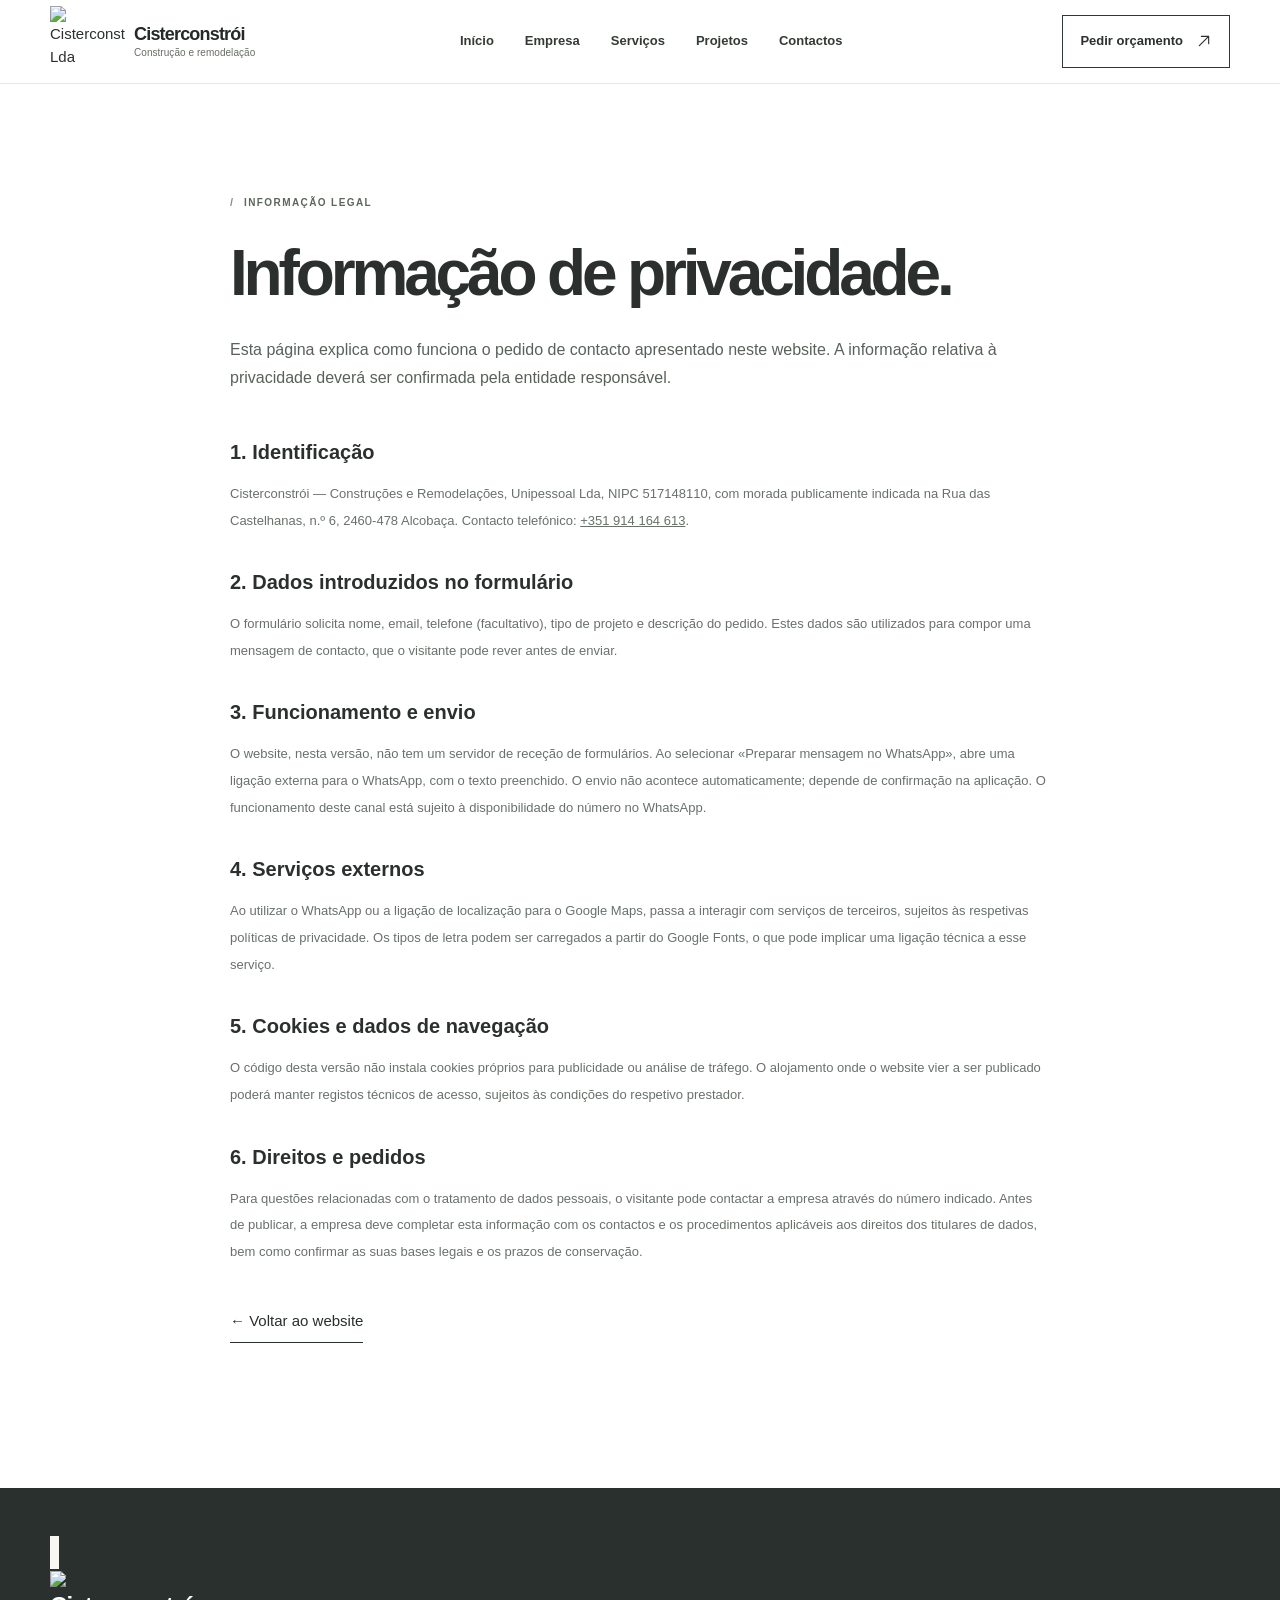
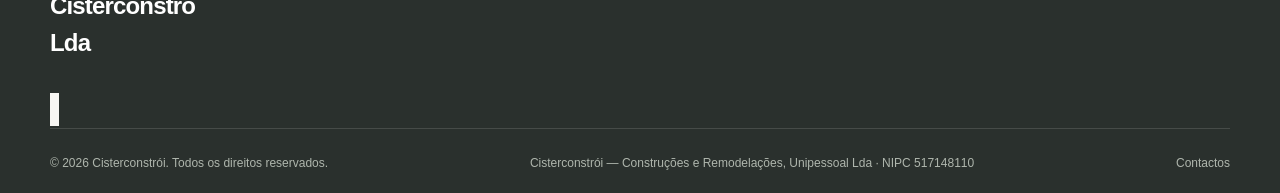
==== commit d5fbc18d: "Match official logo branding and SVG links on privacy page" ====
--- a/privacidade.html
+++ b/privacidade.html
@@ -10,12 +10,14 @@
   <link href="https://fonts.googleapis.com/css2?family=Manrope:wght@400;500;600;700;800&family=Playfair+Display:ital,wght@0,400;1,400&display=swap" rel="stylesheet">
   <link rel="stylesheet" href="styles.css">
   <link rel="stylesheet" href="redesign.css">
+  <link rel="stylesheet" href="mobile-finish.css">
   <script defer src="script.js"></script>
   <title>Informação de Privacidade | Cisterconstrói</title>
+  <link rel="icon" href="assets/logo-cisterconstroi.webp" type="image/webp">
 </head>
 <body>
   <a class="skip-link" href="#conteudo">Saltar para o conteúdo</a>
-  <header class="site-header" id="siteHeader"><div class="container header-inner"><a href="index.html#inicio" class="brand" aria-label="Voltar à página inicial"><span class="brand-copy"><strong>CISTERCONSTRÓI</strong><small>CONSTRUÇÃO &amp; REMODELAÇÃO</small></span></a><nav class="main-nav" id="mainNav" aria-label="Menu principal"><a href="index.html#inicio" class="nav-link">Início</a><a href="index.html#empresa" class="nav-link">Empresa</a><a href="index.html#servicos" class="nav-link">Serviços</a><a href="index.html#projetos" class="nav-link">Projetos</a><a href="index.html#contactos" class="nav-link">Contactos</a></nav><a class="header-cta" href="index.html#contactos">Pedir orçamento <span aria-hidden="true">↗</span></a><button type="button" class="menu-toggle" id="menuToggle" aria-expanded="false" aria-controls="mainNav" aria-label="Abrir menu"><span></span><span></span></button></div></header>
+  <header class="site-header" id="siteHeader"><div class="container header-inner"><a href="index.html#inicio" class="brand" aria-label="Voltar à página inicial"><img class="brand-logo" src="assets/logo-cisterconstroi.webp" alt="Cisterconstrói, Lda" width="360" height="360"><span class="brand-wordmark">Cisterconstrói<small>Construção e remodelação</small></span></a><nav class="main-nav" id="mainNav" aria-label="Menu principal"><a href="index.html#inicio" class="nav-link">Início</a><a href="index.html#empresa" class="nav-link">Empresa</a><a href="index.html#servicos" class="nav-link">Serviços</a><a href="index.html#projetos" class="nav-link">Projetos</a><a href="index.html#contactos" class="nav-link">Contactos</a></nav><a class="header-cta" href="index.html#contactos">Pedir orçamento <span aria-hidden="true"><svg class="ui-icon" viewBox="0 0 24 24" aria-hidden="true" focusable="false"><path d="M5 19 19 5M8 5h11v11"/></svg></span></a><button type="button" class="menu-toggle" id="menuToggle" aria-expanded="false" aria-controls="mainNav" aria-label="Abrir menu"><span></span><span></span></button></div></header>
   <main class="privacy-main" id="conteudo"><div class="container privacy-wrap"><div class="section-eyebrow"><span class="section-number">/</span> INFORMAÇÃO LEGAL</div><h1>Informação de <em style="font:inherit;color:inherit">privacidade.</em></h1><p class="privacy-intro">Esta página explica como funciona o pedido de contacto apresentado neste website. A informação relativa à privacidade deverá ser confirmada pela entidade responsável.</p>
     <h2>1. Identificação</h2><p>Cisterconstrói — Construções e Remodelações, Unipessoal Lda, NIPC 517148110, com morada publicamente indicada na Rua das Castelhanas, n.º 6, 2460-478 Alcobaça. Contacto telefónico: <a href="tel:+351914164613">+351 914 164 613</a>.</p>
     <h2>2. Dados introduzidos no formulário</h2><p>O formulário solicita nome, email, telefone (facultativo), tipo de projeto e descrição do pedido. Estes dados são utilizados para compor uma mensagem de contacto, que o visitante pode rever antes de enviar.</p>
@@ -25,6 +27,6 @@
     <h2>6. Direitos e pedidos</h2><p>Para questões relacionadas com o tratamento de dados pessoais, o visitante pode contactar a empresa através do número indicado. Antes de publicar, a empresa deve completar esta informação com os contactos e os procedimentos aplicáveis aos direitos dos titulares de dados, bem como confirmar as suas bases legais e os prazos de conservação.</p>
     <a class="back-link" href="index.html#inicio">← Voltar ao website</a>
   </div></main>
-  <footer class="site-footer"><div class="container"><div class="footer-bottom"><span>© <span id="footerYear">2026</span> Cisterconstrói. Todos os direitos reservados.</span><span>Cisterconstrói — Construções e Remodelações, Unipessoal Lda · NIPC 517148110</span><a href="index.html#contactos">Contactos</a></div></div></footer>
+  <footer class="site-footer"><div class="container"><a href="index.html#inicio" class="footer-brand"><img class="footer-logo" src="assets/logo-cisterconstroi.webp" alt="Cisterconstrói, Lda" width="360" height="360"></a><div class="footer-bottom"><span>© <span id="footerYear">2026</span> Cisterconstrói. Todos os direitos reservados.</span><span>Cisterconstrói — Construções e Remodelações, Unipessoal Lda · NIPC 517148110</span><a href="index.html#contactos">Contactos</a></div></div></footer>
 </body>
 </html>
--- a/mobile-finish.css
+++ b/mobile-finish.css
@@ -0,0 +1,282 @@
+/* Cisterconstrói — revisão editorial responsiva de outubro 2026.
+   Complemento às folhas anteriores: mantém estrutura, imagens e funcionalidades. */
+:root{--ink:#292f2b;--paper:#fbfbf8;--olive:#59655c;--accent:#d98b42;--font-sans:'DM Sans',Arial,sans-serif;--font-serif:'DM Sans',Arial,sans-serif}
+html{scroll-padding-top:88px}
+body{overflow-x:clip;line-height:1.55;-webkit-text-size-adjust:100%}
+button,select,input,textarea{font-family:inherit}
+img{max-width:100%}
+.container{width:min(100% - 100px,1240px)}
+:focus-visible{outline:2px solid #cf8036;outline-offset:4px}
+.site-header,.site-header.is-scrolled{position:sticky;top:0;height:84px;background:rgba(255,255,255,.97);border-bottom:1px solid #e8e8e3;box-shadow:none;z-index:100;backdrop-filter:saturate(1.2) blur(10px)}
+.header-inner{gap:22px}
+.brand{flex:0 0 auto;min-width:0;align-self:center;display:inline-flex;align-items:center;height:100%;gap:0}
+.brand-logo{display:block;width:120px;height:80px;object-fit:contain;object-position:left center;flex-shrink:0}
+.brand-copy{display:none}
+.nav-link{color:#343b35;font-weight:600;font-size:13px}
+.nav-link:hover,.nav-link.active{color:#a65e24}
+.header-cta{font-size:13px;font-weight:600;padding:13px 17px;gap:13px;border-color:#303934;white-space:nowrap}
+.header-cta:hover{background:#303934}
+.brand .brand-text{display:none}
+.hero{display:flex;align-items:center;position:relative;isolation:isolate;min-height:610px;height:auto;max-height:none;color:#fff;background:#263029;overflow:hidden}
+.hero-background{position:absolute;inset:0;width:100%;height:100%;z-index:-2}
+.hero-background img{display:block;width:100%;height:100%;object-fit:cover;object-position:center 47%;animation:none}
+.hero-background::after{content:"";position:absolute;inset:0;background:linear-gradient(90deg,rgba(15,22,19,.84) 0%,rgba(20,27,23,.72) 35%,rgba(19,27,23,.34) 75%,rgba(19,27,23,.18) 100%),linear-gradient(0deg,rgba(15,22,19,.33),transparent 45%)}
+.hero-content{z-index:1;position:relative;padding-top:116px;padding-bottom:126px}
+.hero-content>*{max-width:615px}
+.hero-eyebrow{color:#e5e8e3;font-size:11px;letter-spacing:.13em;font-weight:600}
+.hero-eyebrow .tiny-line{background:#f1f1ec}
+.hero h1{font:600 clamp(56px,5.3vw,82px)/1.085 var(--font-sans);letter-spacing:-.059em;margin:26px 0 20px;color:#fff;max-width:640px}
+.hero h1 em{font:inherit;color:inherit;letter-spacing:inherit}
+.hero-description{max-width:440px;color:#f2f1eb;font-size:15px;line-height:1.7;font-weight:400;margin:0}
+.hero-actions{margin-top:30px;gap:26px;flex-wrap:wrap}
+.btn{min-height:48px;padding:13px 17px;gap:17px;font-size:13px;font-weight:650;border-radius:0}
+.btn:hover{transform:none}
+.btn-sand{background:#e1a163;color:#1e2822}
+.btn-sand:hover{background:#edb681;color:#1e2822}
+.text-link-light{color:#f7f4ee;font-size:13px;font-weight:600}
+.text-link-light:hover{color:#fff}
+.hero-bottom{position:absolute;bottom:27px;pointer-events:none}
+.hero-index{color:#f6f5f1;gap:12px;font-size:10px;letter-spacing:.04em}
+.hero-index-number{color:#e4b087;font:600 12px var(--font-sans)}
+.hero-index-separator{background:rgba(255,255,255,.55);width:21px}
+.service-ribbon,.hero-side-label,.about-visual-badge,.image-corner-label,.statement-section,.cta-section,.service-image>span,.service-decoration,.statement-spark,.contact-panel-icon{display:none!important}
+.section{padding:88px 0}
+.section-header{margin-bottom:35px}
+.section-eyebrow{font-size:10px;letter-spacing:.14em;color:#5c665c}
+.display-title{font-size:clamp(38px,4vw,61px);line-height:1.11;letter-spacing:-.052em;max-width:720px;margin-top:18px}
+.display-title em{font:inherit;color:inherit}
+.section-description{font-size:14px;line-height:1.65;max-width:410px;color:#545d56}
+.about-layout{gap:clamp(35px,7vw,100px);align-items:center}
+.about-copy{padding:10px 0}
+.intro-copy{font-size:19px;line-height:1.48;letter-spacing:-.025em;margin:24px 0 14px}
+.body-copy{font-size:14px;line-height:1.8;color:#555f57}
+.about-visual{padding:0}
+.about-photo{height:min(570px,47vw);min-height:365px}
+.about-photo img{object-fit:cover}
+.inline-arrow-link{margin-top:23px;font-size:13px;gap:14px}
+.services-section,.process-section{background:#f5f5f2}
+.services-grid{gap:0 32px}
+.service-card,.service-card:hover{display:grid;grid-template-columns:150px 1fr;gap:20px;min-height:171px;border-bottom:1px solid #d8dcd5;transform:none;box-shadow:none;background:transparent;align-items:center}
+.service-card:nth-child(-n+2){border-top:1px solid #d8dcd5}
+.service-image{height:125px;background:#d8d8d4;overflow:hidden}
+.service-image img{height:100%;object-fit:cover;transition:none}
+.service-info{padding:13px 0;min-height:0}
+.service-info h3{font-size:17px;line-height:1.32;margin:0 0 7px}
+.service-info p{font-size:12px;line-height:1.65;color:#55605a;margin:0}
+.portfolio-section{padding-bottom:91px}
+.portfolio-right .section-description{margin-bottom:15px}
+.filter-row{gap:6px}
+.filter-btn{border:1px solid #d6d9d3;border-radius:0;padding:8px 12px;min-height:38px;font-size:12px;letter-spacing:0;font-weight:600;color:#47534a}
+.filter-btn.is-active{background:#303a32;border-color:#303a32;color:white}
+.portfolio-grid{grid-template-columns:repeat(12,minmax(0,1fr));gap:12px}
+.project-card:nth-child(n){grid-column:span 4;min-height:280px;height:315px}
+.project-card:nth-child(1){grid-column:span 8;min-height:490px;height:490px}
+.project-card:nth-child(2){grid-column:span 4;min-height:490px;height:490px}
+.project-card:nth-child(6),.project-card:nth-child(7){grid-column:span 6;min-height:360px;height:360px}
+.project-card:nth-child(8){grid-column:span 4}
+.project-card:hover img,.project-card:focus-visible img{transform:scale(1.035)}
+.project-card::after{background:linear-gradient(180deg,transparent 38%,rgba(13,19,14,.69) 100%)}
+.project-overlay{padding:20px;gap:7px}
+.project-label{font-size:10px;letter-spacing:.08em;color:#f8f8f5}
+.project-title{font-size:17px;line-height:1.22;letter-spacing:-.02em}
+.gallery-note{margin-top:23px;font-size:12px;line-height:1.65;color:#636c63}
+.process-section .section-header{margin-bottom:30px}
+.process-grid{gap:17px}
+.process-card{padding:20px 4px 0}
+.process-nr{font:600 12px/1 var(--font-sans);margin:0 0 18px;letter-spacing:.06em;color:#885c35}
+.process-card h3{font-size:17px;margin-bottom:8px}
+.process-card p{font-size:12px;line-height:1.6;color:#546057}
+.contacts-section{background:#fff}
+.contact-layout{gap:clamp(30px,6vw,80px)}
+.contact-copy{padding:0}
+.contact-info{margin-top:32px}
+.contact-info-item{padding:15px 0}
+.contact-info-item>span{margin-bottom:9px;font-size:10px;letter-spacing:.09em}
+.contact-info-item>a{font-size:17px}
+.contact-panel{box-shadow:none;padding:33px 33px 28px;border:1px solid #e0e3dd;background:#fafaf8}
+.contact-panel h3{font-size:24px;line-height:1.25;margin:0 0 8px}
+.contact-panel-head p{font-size:13px;line-height:1.6;margin-bottom:21px}
+.form-two{gap:18px}
+.form-field{margin-bottom:14px}
+.form-field label{font-size:12px;margin-bottom:7px}
+.form-field input,.form-field textarea,.form-field select{font-size:16px;line-height:1.5;padding:9px 1px 10px;color:#202c24}
+.form-field textarea{min-height:82px}
+.consent{margin-top:10px;font-size:12px;color:#526057;line-height:1.5}
+.form-caption{font-size:11px;line-height:1.55}
+.contact-submit{min-height:49px;margin-top:17px;font-size:13px}
+.footer-logo{display:block;width:145px;height:120px;object-fit:contain;object-position:left center}
+.footer-top{padding-bottom:35px}
+.site-footer{padding:46px 0 20px}
+.gallery-dialog{width:min(100vw - 32px,1000px);max-width:1000px;max-height:94dvh}
+.dialog-media{height:min(69dvh,650px);min-height:220px}
+.dialog-media img{object-fit:contain}
+.dialog-nav,.dialog-close{border-radius:0}
+.dialog-caption{padding:18px 22px}
+.ui-icon{width:17px;height:17px;display:inline-block;vertical-align:-3px;stroke:currentColor;fill:none;stroke-width:1.7;stroke-linecap:round;stroke-linejoin:round;flex-shrink:0}
+.btn-arrow .ui-icon,.header-cta .ui-icon,.text-link .ui-icon{width:16px;height:16px}
+.project-title .ui-icon,.dialog-nav .ui-icon,.dialog-close .ui-icon{width:19px;height:19px}
+.dialog-nav,.dialog-close{display:grid;place-items:center}
+.footer-contact .ui-icon,.footer-nav .ui-icon{width:15px;height:15px}
+.reveal,.reveal.visible,.hero .reveal{opacity:1;transform:none;transition:none}
+/* Menus tablet / telemóvel */
+@media (max-width:970px){
+ html{scroll-padding-top:76px}
+ .container{width:min(100% - 58px,1240px)}
+ .site-header,.site-header.is-scrolled{height:76px}
+ .brand-logo{width:103px;height:72px}
+ .header-cta{display:none}
+ .menu-toggle{display:flex;flex:0 0 44px;width:44px;height:44px;margin-left:auto;align-items:center}
+ .menu-toggle span{background:#303832}
+ .main-nav,.site-header.is-scrolled .main-nav{position:fixed;inset:76px 0 0;top:76px;left:0;right:0;height:calc(100dvh - 76px);max-height:calc(100dvh - 76px);overflow-y:auto;padding:20px 30px 40px;background:#fbfbf8;box-shadow:0 12px 30px rgba(13,19,14,.11);z-index:120;transition:opacity .24s ease,transform .24s ease,visibility .24s ease}
+ .main-nav .nav-link{padding:16px 0;font-size:18px;line-height:1.3}
+ .mobile-nav-cta{display:flex;padding:16px 19px;font-size:14px;background:#26332a;color:white;margin-top:25px}
+ .hero{min-height:550px}
+ .hero-content{padding:85px 0 99px}
+ .hero h1{font-size:clamp(47px,7vw,74px);max-width:650px}
+ .hero-content>*{max-width:620px}
+ .hero-background{position:absolute;width:100%;height:100%}
+ .hero-background::after{background:linear-gradient(90deg,rgba(11,22,15,.83),rgba(13,24,17,.58) 65%,rgba(12,23,16,.32))}
+ .section{padding:75px 0}
+ .about-layout{grid-template-columns:1fr 1fr;gap:31px}
+ .about-photo{height:410px;min-height:330px}
+ .services-grid{grid-template-columns:1fr;gap:0}
+ .service-card:nth-child(2){border-top:0}
+ .project-card:nth-child(n){grid-column:span 6;height:290px;min-height:290px}
+ .project-card:nth-child(1),.project-card:nth-child(2){grid-column:span 6;height:410px;min-height:410px}
+ .process-grid{grid-template-columns:repeat(2,minmax(0,1fr));gap:18px 25px}
+ .contact-layout{grid-template-columns:1fr;gap:28px}
+ .contact-info{display:grid;grid-template-columns:repeat(2,minmax(0,1fr));column-gap:24px}
+ .contact-panel{max-width:730px}
+}
+@media (max-width:620px){
+ html{scroll-padding-top:73px}
+ .container{width:calc(100% - 36px)}
+ .site-header,.site-header.is-scrolled{height:73px}
+ .brand-logo{width:100px;height:69px}
+ .main-nav,.site-header.is-scrolled .main-nav{inset:73px 0 0;top:73px;height:calc(100dvh - 73px);max-height:calc(100dvh - 73px);padding:14px 22px 30px}
+ .main-nav .nav-link{font-size:17px;padding:15px 0}
+ .hero{min-height:540px;height:auto;max-height:none}
+ .hero-background img{object-position:54% 49%}
+ .hero-background::after{background:linear-gradient(90deg,rgba(13,22,17,.81),rgba(17,25,20,.59) 65%,rgba(20,28,22,.36)),linear-gradient(0deg,rgba(9,19,13,.31),transparent 56%)}
+ .hero-content{padding:70px 0 91px}
+ .hero-content>*{max-width:100%}
+ .hero-eyebrow{font-size:10px;letter-spacing:.085em;line-height:1.5}
+ .hero h1{font-size:clamp(38px,10vw,49px);line-height:1.11;letter-spacing:-.054em;max-width:100%;margin:22px 0 15px}
+ .hero h1 em{font:inherit}
+ .hero-description{font-size:14px;line-height:1.6;max-width:340px;color:#f3f1ec}
+ .hero-actions{margin-top:24px;flex-direction:row;gap:10px 16px;align-items:center}
+ .hero-actions .btn{width:auto;min-height:45px;gap:12px;font-size:12px;padding:12px 14px}
+ .hero-actions .text-link{font-size:12px;gap:8px;color:white}
+ .hero-bottom{display:none}
+ .section{padding:57px 0}
+ .section-header{display:flex;flex-direction:column;align-items:start;gap:15px;margin-bottom:23px}
+ .section-eyebrow{font-size:10px}
+ .display-title{font-size:clamp(31px,8vw,40px);line-height:1.16;letter-spacing:-.047em;margin:13px 0 0}
+ .section-description{font-size:13px;line-height:1.58;margin:0}
+ .about-layout{grid-template-columns:1fr;gap:25px}
+ .about-copy{padding:0}
+ .intro-copy{font-size:16px;line-height:1.55;margin:20px 0 11px}
+ .body-copy{font-size:13px;line-height:1.72}
+ .inline-arrow-link{font-size:12px;margin-top:17px}
+ .about-photo{height:335px;min-height:0}
+ .services-grid{grid-template-columns:1fr}
+ .service-card,.service-card:hover{grid-template-columns:100px minmax(0,1fr);gap:14px;min-height:143px}
+ .service-image{height:102px}
+ .service-info{padding:10px 0}
+ .service-info h3{font-size:15px;line-height:1.25;margin:0 0 6px}
+ .service-info p{font-size:11px;line-height:1.52}
+ .portfolio-section{padding-bottom:58px}
+ .portfolio-header{gap:15px;margin-bottom:22px}
+ .filter-row{gap:5px 6px;flex-wrap:wrap}
+ .filter-btn{font-size:11px;min-height:34px;padding:6px 10px}
+ .portfolio-grid{grid-template-columns:repeat(2,minmax(0,1fr));gap:9px}
+ .project-card:nth-child(n){grid-column:span 1;min-height:208px;height:223px}
+ .project-card:nth-child(1),.project-card:nth-child(6),.project-card:nth-child(10){grid-column:span 2;min-height:285px;height:302px}
+ .project-card:nth-child(2){grid-column:span 1;min-height:223px;height:223px}
+ .project-overlay{padding:11px;gap:6px}
+ .project-label{font-size:8px;letter-spacing:.05em}
+ .project-title{font-size:12px;line-height:1.21;gap:5px;font-weight:650}
+ .project-title .ui-icon{width:14px;height:14px}
+ .project-card:nth-child(1) .project-title,.project-card:nth-child(6) .project-title,.project-card:nth-child(10) .project-title{font-size:16px}
+ .gallery-note{font-size:11px;line-height:1.55;margin-top:17px}
+ .process-section .section-header{margin-bottom:18px}
+ .process-grid{grid-template-columns:repeat(2,minmax(0,1fr));gap:17px 15px}
+ .process-card{padding-top:11px}
+ .process-nr{font-size:11px;margin-bottom:10px}
+ .process-card h3{font-size:14px;margin-bottom:5px}
+ .process-card p{font-size:11px;line-height:1.5}
+ .contacts-section .section-header{margin-bottom:22px}
+ .contact-layout{gap:22px}
+ .contact-info{grid-template-columns:1fr;margin-top:23px}
+ .contact-info-item{padding:12px 0}
+ .contact-info-item>a{font-size:15px}
+ .contact-panel{padding:23px 17px 21px}
+ .contact-panel h3{font-size:20px}
+ .contact-panel-head p{font-size:12px;margin-bottom:17px}
+ .form-two{grid-template-columns:1fr;gap:0}
+ .form-field{margin-bottom:11px}
+ .form-field label{font-size:12px;margin-bottom:4px}
+ .form-field input,.form-field textarea,.form-field select{font-size:16px;padding:9px 0 10px}
+ .form-field textarea{min-height:75px}
+ .consent{font-size:11px}
+ .contact-submit{font-size:12px;min-height:47px;gap:9px}
+ .form-caption{font-size:10.5px}
+ .site-footer{padding:39px 0 22px}
+ .footer-top{grid-template-columns:1fr 1fr;gap:16px;padding-bottom:25px}
+ .footer-top>div:first-child{grid-column:1 / -1}
+ .footer-logo{width:126px;height:104px}
+ .footer-contact{grid-column:1 / -1}
+ .footer-contact a{font-size:16px}
+ .footer-bottom{font-size:10px;gap:9px}
+ .gallery-dialog{width:calc(100vw - 12px);margin:auto;max-height:95dvh}
+ .dialog-media{height:62dvh;min-height:210px}
+ .dialog-caption{padding:12px 14px;gap:8px}
+ .dialog-caption h2{font-size:16px}
+ .dialog-caption p{font-size:11px;line-height:1.5}
+ .dialog-close{width:40px;height:40px;top:9px;right:9px}
+ .dialog-nav{width:38px;height:38px;bottom:11px}
+ .dialog-prev{left:11px}.dialog-next{right:11px}
+}
+@media (max-width:355px){
+ .brand-logo{width:94px;height:66px}
+ .hero h1{font-size:37px}
+ .hero-actions{flex-direction:column;align-items:flex-start;gap:11px}
+ .project-title{font-size:11px}
+ .project-overlay{padding:9px}
+ .footer-top{grid-template-columns:1fr}
+ .footer-nav{grid-template-columns:1fr 1fr}
+}
+@media (prefers-reduced-motion:reduce){
+ html{scroll-behavior:auto}
+ .main-nav,.menu-toggle span,.project-card img{transition:none!important}
+}
+/* Textos de apoio para leitores de ecrã não podem alargar o cabeçalho. */
+.sr-only{position:absolute!important;width:1px!important;height:1px!important;padding:0!important;margin:-1px!important;overflow:hidden!important;clip:rect(0,0,0,0)!important;white-space:nowrap!important;border:0!important}
+.brand{max-width:min(45vw,190px)}
+
+/* Identidade legível, sem aumentar o cabeçalho. */
+.brand{display:inline-flex;align-items:center;gap:8px;min-width:0}
+.brand-logo{width:76px;height:72px;object-fit:contain;object-position:center;flex:0 0 auto}
+.brand-wordmark{display:flex;flex-direction:column;gap:1px;color:#242b26;white-space:nowrap;font-size:18px;font-weight:750;letter-spacing:-.045em;line-height:1.2}
+.brand-wordmark small{font-size:10px;font-weight:500;letter-spacing:.005em;color:#676d65;line-height:1.3}
+.menu-toggle{position:relative}
+.footer-brand{background:#f7f6f3;padding:3px 9px}
+@media(max-width:970px){
+ .header-inner{gap:12px}
+ .brand-logo{width:72px;height:70px}
+ .brand-wordmark{font-size:16px}
+ .brand-wordmark small{font-size:9px}
+ .main-nav,.site-header.is-scrolled .main-nav{position:absolute;inset:100% 0 auto 0;top:100%;height:calc(100dvh - 76px);max-height:calc(100dvh - 76px);width:100%;overflow:auto}
+}
+@media(max-width:620px){
+ .brand{gap:5px}
+ .brand-logo{width:67px;height:66px}
+ .brand-wordmark{font-size:15px}
+ .brand-wordmark small{font-size:9px}
+ .main-nav,.site-header.is-scrolled .main-nav{height:calc(100dvh - 73px);max-height:calc(100dvh - 73px)}
+}
+@media(max-width:355px){
+ .brand-logo{width:61px;height:62px}
+ .brand-wordmark{font-size:14px}
+ .brand-wordmark small{font-size:8.5px}
+}
